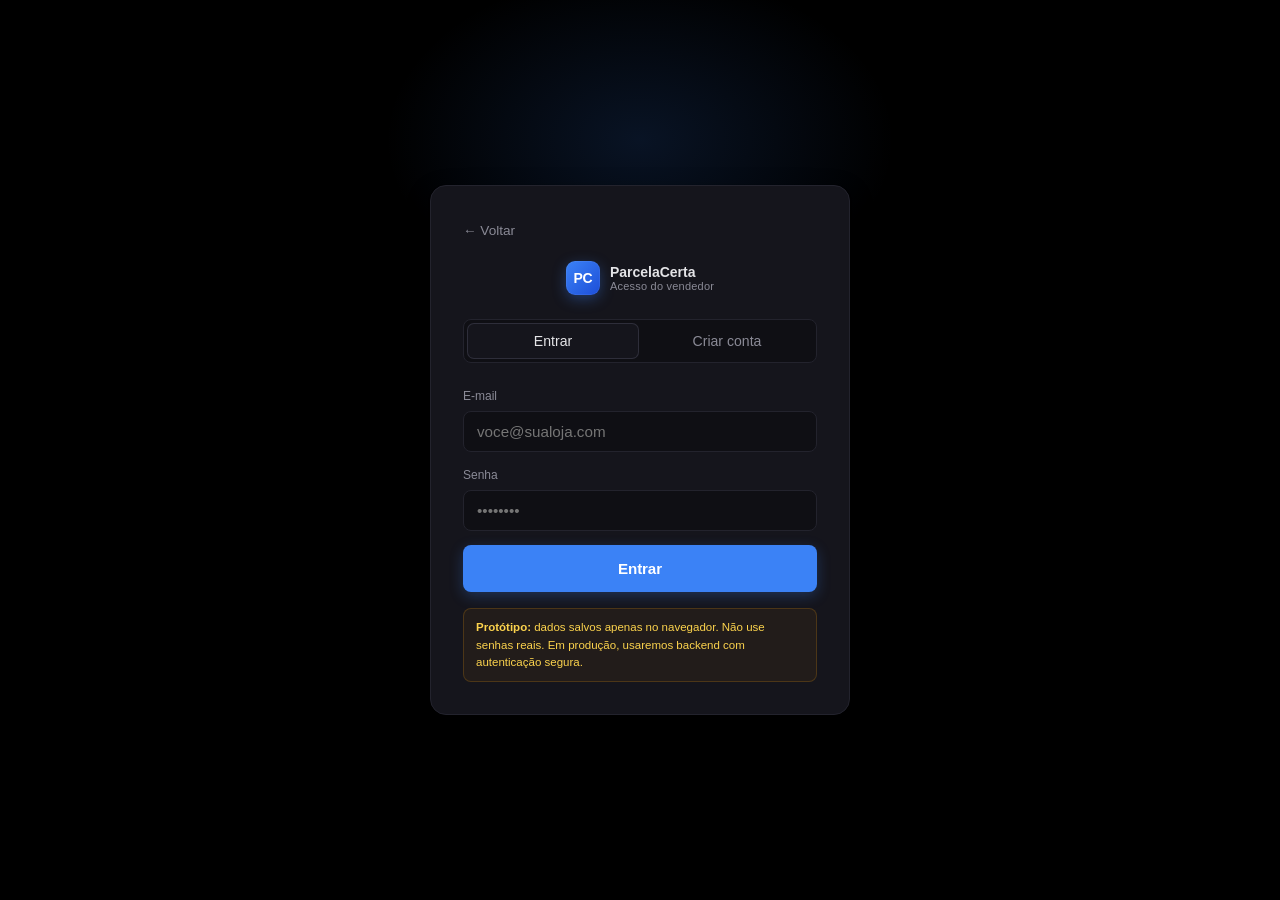
==== app.html @ 02b6079e "Commit inicial - Simulador de Financiamento Restauração do projeto com todos os arquivos funcionais." ====
<!DOCTYPE html>
<html lang="pt-BR">
<head>
  <meta charset="UTF-8">
  <meta name="viewport" content="width=device-width, initial-scale=1.0">
  <meta name="theme-color" content="#0B0B0F">
  <title>Simulador · ParcelaCerta</title>
  <link rel="preconnect" href="https://fonts.googleapis.com">
  <link rel="preconnect" href="https://fonts.gstatic.com" crossorigin>
  <link href="https://fonts.googleapis.com/css2?family=Inter:wght@400;500;600;700;800&display=swap" rel="stylesheet">
  <link rel="stylesheet" href="styles.css">
  <style>
    body { padding-bottom: 48px; }

    .app-main {
      display: grid;
      grid-template-columns: 1.1fr 1fr;
      gap: 20px;
      padding-top: 28px;
    }
    @media (max-width: 900px) {
      .app-main { grid-template-columns: 1fr; }
    }

    .hero-mini { margin-bottom: 16px; }
    .hero-mini h1 {
      font-size: 1.4rem;
      font-weight: 700;
      letter-spacing: -0.02em;
    }
    .hero-mini p {
      color: var(--text-muted);
      font-size: 0.88rem;
      margin-top: 4px;
    }

    /* Form column */
    .form-col .card + .card { margin-top: 12px; }

    /* Lead info */
    .lead-grid { display: grid; grid-template-columns: 1fr 1fr; gap: 14px; }
    @media (max-width: 640px) { .lead-grid { grid-template-columns: 1fr; } }

    /* Result column */
    .result-empty {
      background: var(--card);
      border: 1px dashed var(--border-strong);
      border-radius: var(--radius-lg);
      padding: 60px 24px;
      text-align: center;
      color: var(--text-muted);
      font-size: 0.9rem;
    }
    .result-empty svg { width: 36px; height: 36px; margin-bottom: 12px; opacity: 0.5; }

    .result-card {
      background: linear-gradient(180deg, var(--card), var(--bg));
      border: 1px solid var(--border);
      border-radius: var(--radius-lg);
      padding: 28px;
      position: sticky;
      top: 20px;
    }
    .result-label {
      font-size: 0.7rem;
      color: var(--text-muted);
      text-transform: uppercase;
      letter-spacing: 0.08em;
      font-weight: 600;
    }
    .result-parcela {
      font-size: clamp(2.4rem, 5vw, 3.2rem);
      font-weight: 800;
      letter-spacing: -0.03em;
      color: var(--text);
      font-variant-numeric: tabular-nums;
      margin-top: 4px;
      line-height: 1;
    }
    .result-parcela .slash {
      color: var(--text-muted);
      font-weight: 500;
      font-size: 0.45em;
      margin-left: 6px;
    }
    .result-faixa {
      color: var(--text-muted);
      font-size: 0.85rem;
      margin-top: 8px;
    }
    .result-faixa strong { color: var(--text); font-weight: 500; font-variant-numeric: tabular-nums; }

    .result-detail {
      margin-top: 18px;
      padding-top: 16px;
      border-top: 1px solid var(--border);
      display: grid;
      grid-template-columns: repeat(2, 1fr);
      gap: 12px;
    }
    .detail-item .k {
      font-size: 0.68rem;
      color: var(--text-muted);
      text-transform: uppercase;
      letter-spacing: 0.06em;
      font-weight: 600;
    }
    .detail-item .v {
      font-size: 0.95rem;
      font-weight: 500;
      color: var(--text);
      margin-top: 2px;
      font-variant-numeric: tabular-nums;
    }

    .funnel-title {
      margin-top: 22px;
      font-size: 0.74rem;
      color: var(--text-muted);
      text-transform: uppercase;
      letter-spacing: 0.08em;
      font-weight: 600;
      margin-bottom: 10px;
    }
    .funnel-actions { display: flex; flex-direction: column; gap: 8px; }
    .funnel-actions .btn { justify-content: flex-start; padding: 12px 14px; opacity: 0.85; transition: opacity 0.15s, box-shadow 0.15s, transform 0.05s; }
    .funnel-actions .btn:hover { opacity: 1; }
    .funnel-actions .btn.is-active { opacity: 1; box-shadow: 0 0 0 2px currentColor inset, 0 4px 14px rgba(0,0,0,0.25); }
    .funnel-actions .btn .emoji { font-size: 1.1rem; }

    .share-row {
      display: flex; gap: 8px;
      margin-top: 14px;
      padding-top: 14px;
      border-top: 1px solid var(--border);
    }
    .share-row .btn { flex: 1; }

    .disclaimer {
      margin-top: 14px;
      font-size: 0.72rem;
      color: var(--text-dim);
      line-height: 1.5;
      text-align: center;
    }

    /* History */
    .history-section { margin-top: 40px; }
    .history-list { display: flex; flex-direction: column; gap: 8px; }
    .history-item {
      background: var(--card);
      border: 1px solid var(--border);
      border-radius: var(--radius);
      padding: 14px 16px;
      display: grid;
      grid-template-columns: 1fr auto auto auto;
      gap: 14px;
      align-items: center;
      transition: border-color 0.15s;
    }
    .history-item:hover { border-color: var(--border-strong); }
    .history-actions { display: flex; gap: 4px; }
    .history-actions button {
      width: 30px; height: 30px;
      border-radius: 7px;
      background: transparent;
      border: 1px solid var(--border);
      color: var(--text-muted);
      cursor: pointer;
      display: grid; place-items: center;
      transition: all 0.15s;
    }
    .history-actions button:hover { color: var(--text); border-color: var(--border-strong); }
    .history-actions button.delete:hover { color: var(--danger); border-color: var(--danger); }
    .history-actions svg { width: 14px; height: 14px; }
    @media (max-width: 640px) {
      .history-item { grid-template-columns: 1fr auto; gap: 8px; }
      .history-parcela, .history-status { grid-column: 1; }
    }
    .history-info .lead-name { font-weight: 600; font-size: 0.95rem; }
    .history-info .lead-meta {
      color: var(--text-muted); font-size: 0.8rem;
      margin-top: 2px;
      font-variant-numeric: tabular-nums;
    }
    .history-parcela {
      font-weight: 600;
      font-variant-numeric: tabular-nums;
      font-size: 0.95rem;
      text-align: right;
    }
    @media (max-width: 640px) { .history-parcela { text-align: left; } }

    .history-status {
      padding: 4px 10px;
      border-radius: 999px;
      font-size: 0.72rem;
      font-weight: 600;
      white-space: nowrap;
    }
    .status-quente { background: rgba(16,185,129,0.15); color: var(--success); }
    .status-nurturing { background: rgba(245,158,11,0.15); color: var(--warning); }
    .status-lost { background: rgba(239,68,68,0.15); color: var(--danger); }
    .status-pending { background: rgba(138,138,150,0.15); color: var(--text-muted); }

    .history-empty {
      text-align: center;
      padding: 40px;
      color: var(--text-dim);
      font-size: 0.88rem;
    }

    .history-filter {
      display: flex;
      gap: 6px;
      flex-wrap: wrap;
    }
    .filter-chip {
      padding: 5px 12px;
      border-radius: 999px;
      border: 1px solid var(--border);
      background: var(--input-bg);
      color: var(--text-muted);
      font-size: 0.78rem;
      font-weight: 500;
      cursor: pointer;
      font-family: inherit;
    }
    .filter-chip.active {
      background: var(--accent-soft);
      border-color: rgba(59,130,246,0.4);
      color: #93C5FD;
    }

    /* User menu */
    .user-chip {
      display: flex;
      align-items: center;
      gap: 10px;
      padding: 6px 10px 6px 6px;
      background: var(--bg-elevated);
      border: 1px solid var(--border);
      border-radius: 999px;
    }
    .user-avatar {
      width: 26px; height: 26px;
      border-radius: 50%;
      background: linear-gradient(135deg, var(--accent), #1D4ED8);
      color: #fff;
      display: grid; place-items: center;
      font-size: 0.7rem;
      font-weight: 700;
    }
    .user-chip .user-name {
      font-size: 0.82rem;
      color: var(--text);
      font-weight: 500;
    }
    .user-chip .logout {
      background: none; border: none;
      color: var(--text-muted);
      cursor: pointer;
      padding: 0 4px;
      font-size: 0.78rem;
      font-family: inherit;
    }
    .user-chip .logout:hover { color: var(--danger); }

    @media (max-width: 560px) {
      .user-chip .user-name { display: none; }
    }

    /* Billing banner (trial + pro) */
    .billing-banner {
      display: flex;
      align-items: center;
      justify-content: space-between;
      gap: 16px;
      padding: 14px 18px;
      background: rgba(245,158,11,0.06);
      border: 1px solid rgba(245,158,11,0.25);
      border-radius: var(--radius);
      margin-bottom: 16px;
      font-size: 0.88rem;
      flex-wrap: wrap;
    }
    .billing-banner.limit, .billing-banner.overdue { background: rgba(239,68,68,0.06); border-color: rgba(239,68,68,0.3); }
    .billing-banner.pro { background: rgba(59,130,246,0.05); border-color: rgba(59,130,246,0.25); }
    .billing-banner.pro.cap { background: rgba(245,158,11,0.07); border-color: rgba(245,158,11,0.3); }
    .billing-text strong { color: #FCD34D; font-variant-numeric: tabular-nums; }
    .billing-banner.pro .billing-text strong { color: #93C5FD; }
    .billing-banner.pro.cap .billing-text strong { color: #FCD34D; }
    .billing-banner.limit .billing-text strong { color: #FCA5A5; }
    .billing-meta { font-size: 0.78rem; color: var(--text-muted); margin-top: 3px; }
    .billing-actions { display: flex; gap: 8px; align-items: center; }
    .trial-dots { display: flex; gap: 3px; }
    .trial-dot { width: 18px; height: 6px; border-radius: 3px; background: rgba(255,255,255,0.08); }
    .trial-dot.used { background: #F59E0B; }
    .billing-banner.limit .trial-dot.used { background: #EF4444; }
    @media (max-width: 640px) {
      .billing-banner { flex-direction: column; align-items: flex-start; }
    }

    .btn:disabled { opacity: 0.5; cursor: not-allowed; pointer-events: none; }

    /* Faturas list */
    .fatura-item {
      display: grid;
      grid-template-columns: 1fr auto auto;
      gap: 12px;
      padding: 10px 12px;
      border: 1px solid var(--border);
      border-radius: var(--radius-sm);
      margin-bottom: 6px;
      align-items: center;
      font-size: 0.85rem;
    }
    .fatura-item .valor { font-weight: 600; font-variant-numeric: tabular-nums; }
    .fatura-item .badge {
      padding: 3px 9px; border-radius: 999px; font-size: 0.7rem; font-weight: 600;
      background: rgba(16,185,129,0.15); color: var(--success);
    }
    .fatura-empty { padding: 20px; text-align: center; color: var(--text-dim); font-size: 0.85rem; }
  </style>
</head>
<body>

  <nav class="container nav nav-sticky">
    <a href="app.html" class="brand">
      <div class="brand-logo" id="brandLogo">PC</div>
      <div class="brand-text">
        <div class="name" id="brandName">ParcelaCerta</div>
        <div class="tag">Simulador</div>
      </div>
    </a>
    <div class="nav-actions">
      <div class="user-chip">
        <div class="user-avatar" id="userAvatar">?</div>
        <span class="user-name" id="userLoja"></span>
        <button class="logout" onclick="AUTH.logout()">Sair</button>
      </div>
    </div>
  </nav>

  <main class="container">

    <div class="hero-mini mt-4">
      <h1>Simulação rápida</h1>
      <p>Informe os dados do veículo e cliente para gerar a parcela aproximada.</p>
    </div>

    <div id="billingBanner" class="billing-banner hidden">
      <div>
        <div class="billing-text" id="billingText"></div>
        <div class="billing-meta" id="billingMeta"></div>
      </div>
      <div class="billing-actions" id="billingActions"></div>
    </div>

    <div class="app-main">

      <!-- FORM COLUMN -->
      <div class="form-col">

        <div class="card">
          <div class="card-header"><span class="card-title">Cliente</span></div>
          <div class="lead-grid">
            <div class="form-group">
              <label>Nome do cliente (opcional)</label>
              <input type="text" id="leadNome" placeholder="Ex: João Silva">
            </div>
            <div class="form-group">
              <label>Telefone (opcional)</label>
              <input type="text" id="leadFone" placeholder="(11) 90000-0000">
            </div>
          </div>
        </div>

        <div class="card">
          <div class="card-header"><span class="card-title">Veículo</span></div>
          <div class="form-grid triple">
            <div class="form-group">
              <label>Valor do Veículo (R$)</label>
              <input type="text" id="valorVeiculo" inputmode="decimal" placeholder="Ex: 50.000,00" oninput="formatarMoeda(this)">
            </div>
            <div class="form-group">
              <label>Parcelas</label>
              <select id="parcelas">
                <option value="12">12x</option>
                <option value="24">24x</option>
                <option value="36">36x</option>
                <option value="48" selected>48x</option>
                <option value="60">60x</option>
              </select>
            </div>
            <div class="form-group">
              <label>Modelo (opcional)</label>
              <input type="text" id="modelo" placeholder="Ex: HB20 2020">
            </div>
          </div>
        </div>

        <div class="card">
          <div class="card-header"><span class="card-title">Entrada</span></div>
          <div class="segmented">
            <button id="btn-sem" class="active" onclick="setEntrada('sem')">Sem</button>
            <button id="btn-dinheiro" onclick="setEntrada('dinheiro')">Dinheiro</button>
            <button id="btn-veiculo" onclick="setEntrada('veiculo')">Veículo</button>
            <button id="btn-ambos" onclick="setEntrada('ambos')">Ambos</button>
          </div>

          <div id="fields-dinheiro" class="entrada-fields form-grid">
            <div class="form-group">
              <label>Valor da Entrada (R$)</label>
              <input type="text" id="entradaDinheiro" inputmode="decimal" placeholder="Ex: 10.000,00" oninput="formatarMoeda(this)">
            </div>
          </div>

          <div id="fields-veiculo" class="entrada-fields form-grid">
            <div class="form-group">
              <label>Valor do Veículo (R$)</label>
              <input type="text" id="entradaVeiculo" inputmode="decimal" placeholder="Valor negociado" oninput="formatarMoeda(this)">
            </div>
            <div class="form-group">
              <label>Saldo Devedor (R$)</label>
              <input type="text" id="saldoDevedor" inputmode="decimal" placeholder="0,00" oninput="formatarMoeda(this)">
            </div>
          </div>

          <div id="fields-ambos" class="entrada-fields form-grid">
            <div class="form-group">
              <label>Dinheiro (R$)</label>
              <input type="text" id="entradaDinheiroAmbos" inputmode="decimal" placeholder="Ex: 5.000,00" oninput="formatarMoeda(this)">
            </div>
            <div class="form-group">
              <label>Valor do Veículo (R$)</label>
              <input type="text" id="entradaVeiculoAmbos" inputmode="decimal" placeholder="Valor negociado" oninput="formatarMoeda(this)">
            </div>
            <div class="form-group">
              <label>Saldo Devedor (R$)</label>
              <input type="text" id="saldoDevedorAmbos" inputmode="decimal" placeholder="0,00" oninput="formatarMoeda(this)">
            </div>
          </div>
        </div>

        <button id="btnSimular" class="btn btn-primary btn-block btn-lg mt-3" onclick="simular()">Calcular parcela aproximada</button>
      </div>

      <!-- RESULT COLUMN -->
      <div class="result-col">
        <div id="resultEmpty" class="result-empty">
          <svg viewBox="0 0 24 24" fill="none" stroke="currentColor" stroke-width="1.5" stroke-linecap="round"><circle cx="12" cy="12" r="10"/><path d="M12 8v4l3 2"/></svg>
          <div>Preencha os dados e clique em <strong>calcular</strong> para ver a parcela aproximada.</div>
        </div>

        <div id="resultCard" class="result-card hidden">
          <div class="result-label">Parcela aproximada</div>
          <div class="result-parcela"><span id="resParcela">—</span><span class="slash" id="resSlash"></span></div>
          <div class="result-faixa">Faixa estimada: <strong id="resFaixa">—</strong></div>

          <div class="result-detail">
            <div class="detail-item"><div class="k">Veículo</div><div class="v" id="resVeiculo">—</div></div>
            <div class="detail-item"><div class="k">Entrada</div><div class="v" id="resEntrada">—</div></div>
            <div class="detail-item"><div class="k">Financiado</div><div class="v" id="resFinanciado">—</div></div>
            <div class="detail-item"><div class="k">Prazo</div><div class="v" id="resPrazo">—</div></div>
          </div>

          <div class="funnel-title">Resposta do cliente</div>
          <div class="funnel-actions">
            <button class="btn btn-success" data-status="quente" onclick="registrarStatus('quente')">
              <span class="emoji">✅</span> Cliente topou — avançar no funil
            </button>
            <button class="btn btn-warning" data-status="nurturing" onclick="registrarStatus('nurturing')">
              <span class="emoji">⏸️</span> Não é o momento — nurturing
            </button>
            <button class="btn btn-danger" data-status="lost" onclick="registrarStatus('lost')">
              <span class="emoji">❌</span> Não topou — marcar como lost
            </button>
          </div>

          <div class="share-row">
            <button class="btn btn-secondary" onclick="compartilharWhatsApp()">WhatsApp</button>
            <button class="btn btn-secondary" onclick="copiarTexto()">Copiar</button>
          </div>

          <div class="disclaimer">
            Valor ilustrativo baseado em estimativa de mercado. Não constitui oferta. Condições reais dependem de análise de crédito.
          </div>
        </div>
      </div>
    </div>

    <!-- HISTORY -->
    <section class="history-section">
      <div class="card">
        <div class="card-header">
          <span class="card-title">Histórico de simulações</span>
          <button class="card-link" onclick="limparHistorico()">Limpar histórico</button>
        </div>
        <div class="history-filter mb-3" id="historyFilter">
          <button class="filter-chip active" data-filter="all">Todas</button>
          <button class="filter-chip" data-filter="pending">Sem resposta</button>
          <button class="filter-chip" data-filter="quente">Quentes</button>
          <button class="filter-chip" data-filter="nurturing">Nurturing</button>
          <button class="filter-chip" data-filter="lost">Lost</button>
        </div>
        <div id="historyList" class="history-list"></div>
      </div>
    </section>

  </main>

  <!-- Modal upgrade pro -->
  <div class="modal-overlay" id="upgradeModal" onclick="if(event.target.id==='upgradeModal')fecharModal('upgradeModal')">
    <div class="modal">
      <h3>Fazer upgrade para Pro</h3>
      <p class="subtitle">R$ 1,00 por simulação. Cobrança apenas sobre o que usar, ao final do ciclo de 30 dias.</p>

      <div style="background: var(--input-bg); border: 1px solid var(--border); border-radius: var(--radius-sm); padding: 14px; margin-bottom: 18px;">
        <div style="font-size: 0.78rem; color: var(--text-muted); margin-bottom: 8px;">Como funciona</div>
        <ul style="list-style: none; font-size: 0.85rem; line-height: 1.8; color: var(--text);">
          <li>• Cada simulação adiciona R$ 1,00 ao saldo do ciclo</li>
          <li>• A cada 30 dias, o saldo é cobrado no cartão cadastrado</li>
          <li>• Aviso quando o saldo cruza o limite configurado</li>
          <li>• Sem mínimo mensal, sem taxa de adesão</li>
        </ul>
      </div>

      <div class="form-group">
        <label>Nome impresso no cartão</label>
        <input type="text" id="upNome" placeholder="NOME COMO NO CARTÃO">
      </div>
      <div class="form-group mt-3">
        <label>Número do cartão</label>
        <input type="text" id="upNumero" inputmode="numeric" maxlength="19" placeholder="0000 0000 0000 0000" oninput="formatarCartao(this)">
      </div>
      <div class="form-grid mt-3">
        <div class="form-group">
          <label>Validade (MM/AA)</label>
          <input type="text" id="upValidade" inputmode="numeric" maxlength="5" placeholder="12/28" oninput="formatarValidade(this)">
        </div>
        <div class="form-group">
          <label>CVV</label>
          <input type="text" id="upCVV" inputmode="numeric" maxlength="4" placeholder="000">
        </div>
      </div>

      <div class="form-group mt-3">
        <label>Limite de aviso (R$)</label>
        <input type="number" id="upSoftCap" min="0" step="10" value="300">
        <div style="font-size: 0.72rem; color: var(--text-muted); margin-top: 4px;">Avisamos quando o saldo do ciclo ultrapassar este valor.</div>
      </div>

      <div style="background: rgba(245,158,11,0.06); border: 1px solid rgba(245,158,11,0.25); border-radius: var(--radius-sm); padding: 10px 12px; margin-top: 14px; font-size: 0.72rem; color: #FCD34D; line-height: 1.5;">
        <strong>Protótipo:</strong> os dados do cartão não são enviados a nenhum servidor. Em produção serão processados via gateway (Asaas/Pagar.me/Stripe) com tokenização PCI-compliant.
      </div>

      <div class="modal-actions">
        <button class="btn btn-secondary" onclick="fecharModal('upgradeModal')">Cancelar</button>
        <button class="btn btn-primary" onclick="confirmarUpgrade()">Ativar Pro</button>
      </div>
    </div>
  </div>

  <!-- Modal gerenciar plano -->
  <div class="modal-overlay" id="planoModal" onclick="if(event.target.id==='planoModal')fecharModal('planoModal')">
    <div class="modal">
      <h3>Plano Pro</h3>
      <p class="subtitle" id="planoSubtitle">Gerencie seu plano, cartão e histórico de cobranças.</p>

      <div style="background: var(--input-bg); border: 1px solid var(--border); border-radius: var(--radius-sm); padding: 14px; margin-bottom: 14px;">
        <div style="display: flex; justify-content: space-between; align-items: baseline;">
          <span style="font-size: 0.78rem; color: var(--text-muted);">Saldo do ciclo atual</span>
          <span style="font-size: 1.3rem; font-weight: 700; font-variant-numeric: tabular-nums;" id="planoSaldo">R$ 0,00</span>
        </div>
        <div style="display: flex; justify-content: space-between; margin-top: 8px; font-size: 0.8rem; color: var(--text-muted);">
          <span>Próxima cobrança</span>
          <span id="planoProxima">—</span>
        </div>
        <div style="display: flex; justify-content: space-between; margin-top: 6px; font-size: 0.8rem; color: var(--text-muted);">
          <span>Cartão</span>
          <span id="planoCartao">—</span>
        </div>
      </div>

      <div class="form-group">
        <label>Limite de aviso (R$)</label>
        <input type="number" id="planoSoftCap" min="0" step="10">
        <div style="font-size: 0.72rem; color: var(--text-muted); margin-top: 4px;">Avisamos quando o saldo do ciclo ultrapassar este valor.</div>
      </div>

      <div class="card-header mt-4" style="margin-bottom: 8px;">
        <span class="card-title">Faturas</span>
      </div>
      <div id="faturasList"></div>

      <div class="modal-actions" style="margin-top: 18px;">
        <button class="btn btn-danger" onclick="cobrarAgora()" style="margin-right: auto;">Cobrar agora (teste)</button>
        <button class="btn btn-secondary" onclick="fecharModal('planoModal')">Fechar</button>
        <button class="btn btn-primary" onclick="salvarSoftCap()">Salvar</button>
      </div>
    </div>
  </div>

  <!-- Modal edição -->
  <div class="modal-overlay" id="editModal" onclick="if(event.target.id==='editModal')fecharEdicao()">
    <div class="modal">
      <h3>Editar simulação</h3>
      <p class="subtitle">Altere os dados do cliente, do veículo ou o status do lead.</p>

      <div class="form-grid">
        <div class="form-group">
          <label>Nome do cliente</label>
          <input type="text" id="editNome" placeholder="Nome">
        </div>
        <div class="form-group">
          <label>Telefone</label>
          <input type="text" id="editFone" placeholder="(11) 90000-0000">
        </div>
      </div>

      <div class="form-group mt-3">
        <label>Modelo do veículo</label>
        <input type="text" id="editModelo" placeholder="Ex: HB20 2020">
      </div>

      <div class="form-grid triple mt-3">
        <div class="form-group">
          <label>Valor (R$)</label>
          <input type="text" id="editValor" inputmode="decimal" oninput="formatarMoeda(this)">
        </div>
        <div class="form-group">
          <label>Entrada (R$)</label>
          <input type="text" id="editEntrada" inputmode="decimal" oninput="formatarMoeda(this)">
        </div>
        <div class="form-group">
          <label>Parcelas</label>
          <select id="editParcelas">
            <option value="12">12x</option>
            <option value="24">24x</option>
            <option value="36">36x</option>
            <option value="48">48x</option>
            <option value="60">60x</option>
          </select>
        </div>
      </div>

      <div class="form-group mt-3">
        <label>Status do lead</label>
        <select id="editStatus">
          <option value="pending">Sem resposta</option>
          <option value="quente">Quente — avançar no funil</option>
          <option value="nurturing">Nurturing — não é o momento</option>
          <option value="lost">Lost — não topou</option>
        </select>
      </div>

      <div class="modal-actions">
        <button class="btn btn-danger" onclick="excluirDoModal()" style="margin-right:auto">Excluir</button>
        <button class="btn btn-secondary" onclick="fecharEdicao()">Cancelar</button>
        <button class="btn btn-primary" onclick="salvarEdicao()">Salvar</button>
      </div>
    </div>
  </div>

  <div class="toast" id="toast"></div>

  <script src="config.js"></script>
  <script src="auth.js"></script>
  <script>
    // ============ Init / auth guard ============
    const session = AUTH.require();
    if (!session) throw new Error('no session');

    document.getElementById('userLoja').textContent = session.lojaNome;
    document.getElementById('userAvatar').textContent = session.lojaIniciais;

    // ============ State ============
    let entradaTipo = 'sem';
    let ultimaSimulacao = null; // { id, ... }
    let filtroHistorico = 'all';

    // ============ Format ============
    function formatarMoeda(input) {
      let v = input.value.replace(/\D/g, '');
      if (!v) { input.value = ''; return; }
      v = (parseInt(v) / 100).toFixed(2);
      v = v.replace('.', ',');
      v = v.replace(/\B(?=(\d{3})+(?!\d))/g, '.');
      input.value = v;
    }
    function parseMoeda(str) {
      if (!str) return 0;
      return parseFloat(str.replace(/\./g, '').replace(',', '.')) || 0;
    }
    function formatBRL(v) { return v.toLocaleString('pt-BR', { style: 'currency', currency: 'BRL' }); }

    // ============ Entrada ============
    function setEntrada(tipo) {
      entradaTipo = tipo;
      document.querySelectorAll('.segmented button').forEach(b => b.classList.remove('active'));
      document.getElementById(`btn-${tipo}`).classList.add('active');
      document.querySelectorAll('.entrada-fields').forEach(f => f.classList.remove('visible'));
      if (tipo === 'dinheiro') document.getElementById('fields-dinheiro').classList.add('visible');
      else if (tipo === 'veiculo') document.getElementById('fields-veiculo').classList.add('visible');
      else if (tipo === 'ambos') document.getElementById('fields-ambos').classList.add('visible');
    }

    function calcularEntrada() {
      if (entradaTipo === 'dinheiro') return parseMoeda(document.getElementById('entradaDinheiro').value);
      if (entradaTipo === 'veiculo') {
        return Math.max(0, parseMoeda(document.getElementById('entradaVeiculo').value) - parseMoeda(document.getElementById('saldoDevedor').value));
      }
      if (entradaTipo === 'ambos') {
        const d = parseMoeda(document.getElementById('entradaDinheiroAmbos').value);
        const v = parseMoeda(document.getElementById('entradaVeiculoAmbos').value);
        const s = parseMoeda(document.getElementById('saldoDevedorAmbos').value);
        return d + Math.max(0, v - s);
      }
      return 0;
    }

    // ============ Calc ============
    function calcularParcela(pv, taxa, n) {
      const r = taxa / 100;
      if (r === 0) return pv / n;
      return pv * (r * Math.pow(1 + r, n)) / (Math.pow(1 + r, n) - 1);
    }

    function trialBloqueado() {
      const user = AUTH.getUser(session.userId);
      if (!user || user.plano !== 'trial') return false;
      return (user.simulacoesUsadas || 0) >= APP_CONFIG.trialLimit;
    }

    function renderTrialBanner() {
      const user = AUTH.getUser(session.userId);
      const banner = document.getElementById('trialBanner');
      const text = document.getElementById('trialBannerText');
      const dots = document.getElementById('trialDots');
      const btn = document.getElementById('btnSimular');

      if (!user || user.plano !== 'trial') {
        banner.classList.add('hidden');
        btn.disabled = false;
        return;
      }

      const limite = APP_CONFIG.trialLimit;
      const usado = Math.min(user.simulacoesUsadas || 0, limite);
      const restante = limite - usado;
      banner.classList.remove('hidden');

      if (restante <= 0) {
        banner.classList.add('limit');
        text.innerHTML = `<strong>Limite do trial atingido.</strong> Você usou ${limite} de ${limite} simulações. Faça upgrade para continuar.`;
        btn.disabled = true;
        btn.textContent = 'Limite atingido — faça upgrade';
      } else {
        banner.classList.remove('limit');
        text.innerHTML = `Plano trial: <strong>${restante}</strong> de ${limite} simulações restantes.`;
        btn.disabled = false;
        btn.textContent = 'Calcular parcela aproximada';
      }

      dots.innerHTML = Array.from({ length: limite }, (_, i) =>
        `<span class="trial-dot ${i < usado ? 'used' : ''}"></span>`
      ).join('');
    }

    function simular() {
      if (trialBloqueado()) {
        showToast('Limite de simulações do trial atingido');
        return;
      }
      const valorVeiculo = parseMoeda(document.getElementById('valorVeiculo').value);
      if (valorVeiculo <= 0) return showToast('Informe o valor do veículo');

      const nParcelas = parseInt(document.getElementById('parcelas').value);
      const entrada = calcularEntrada();
      if (entrada >= valorVeiculo) return showToast('Entrada maior ou igual ao valor do veículo');

      const financiado = valorVeiculo - entrada;
      const taxa = APP_CONFIG.taxaMediaMensal;
      const parcela = calcularParcela(financiado, taxa, nParcelas);
      const spread = APP_CONFIG.spreadFaixa;
      const parcelaMin = parcela * (1 - spread);
      const parcelaMax = parcela * (1 + spread);

      const sim = {
        id: 's_' + Date.now(),
        data: new Date().toISOString(),
        leadNome: document.getElementById('leadNome').value.trim(),
        leadFone: document.getElementById('leadFone').value.trim(),
        modelo: document.getElementById('modelo').value.trim(),
        valorVeiculo, entrada, financiado, nParcelas, parcela, parcelaMin, parcelaMax,
        status: 'pending',
      };

      ultimaSimulacao = sim;
      salvarHistorico(sim);
      AUTH.incrementSimulacoes(session.userId);
      renderResultado(sim);
      atualizarFunnelUI();
      renderHistorico();
      renderTrialBanner();
      showToast('Simulação gerada');
    }

    function renderResultado(sim) {
      document.getElementById('resultEmpty').classList.add('hidden');
      document.getElementById('resultCard').classList.remove('hidden');
      document.getElementById('resParcela').textContent = formatBRL(sim.parcela);
      document.getElementById('resSlash').textContent = `/mês em ${sim.nParcelas}x`;
      document.getElementById('resFaixa').textContent = `${formatBRL(sim.parcelaMin)} – ${formatBRL(sim.parcelaMax)}`;
      document.getElementById('resVeiculo').textContent = formatBRL(sim.valorVeiculo);
      document.getElementById('resEntrada').textContent = formatBRL(sim.entrada);
      document.getElementById('resFinanciado').textContent = formatBRL(sim.financiado);
      document.getElementById('resPrazo').textContent = `${sim.nParcelas}x`;
    }

    // ============ Histórico ============
    function keyHist() { return 'pc_hist_' + session.userId; }

    function getHistorico() {
      try { return JSON.parse(localStorage.getItem(keyHist())) || []; } catch { return []; }
    }
    function setHistorico(h) { localStorage.setItem(keyHist(), JSON.stringify(h)); }

    function salvarHistorico(sim) {
      const h = getHistorico();
      h.unshift(sim);
      setHistorico(h.slice(0, 100));
    }

    function atualizarStatus(id, status) {
      const h = getHistorico();
      const item = h.find(s => s.id === id);
      if (item) { item.status = status; setHistorico(h); }
    }

    function registrarStatus(status) {
      if (!ultimaSimulacao) return;
      const novoStatus = ultimaSimulacao.status === status ? 'pending' : status;
      ultimaSimulacao.status = novoStatus;
      atualizarStatus(ultimaSimulacao.id, novoStatus);
      const msgs = {
        pending: 'Seleção removida',
        quente: 'Lead marcado como quente',
        nurturing: 'Lead em nurturing',
        lost: 'Lead marcado como lost'
      };
      showToast(msgs[novoStatus]);
      atualizarFunnelUI();
      renderHistorico();
    }

    function atualizarFunnelUI() {
      const status = ultimaSimulacao?.status || 'pending';
      document.querySelectorAll('.funnel-actions .btn').forEach(b => {
        b.classList.toggle('is-active', b.dataset.status === status);
      });
    }

    function renderHistorico() {
      const list = document.getElementById('historyList');
      const h = getHistorico().filter(s => filtroHistorico === 'all' || s.status === filtroHistorico);

      if (h.length === 0) {
        list.innerHTML = '<div class="history-empty">Nenhuma simulação neste filtro.</div>';
        return;
      }

      const statusLabel = { pending: 'Sem resposta', quente: 'Quente', nurturing: 'Nurturing', lost: 'Lost' };
      const statusClass = { pending: 'status-pending', quente: 'status-quente', nurturing: 'status-nurturing', lost: 'status-lost' };

      list.innerHTML = h.map(s => {
        const nome = s.leadNome || 'Cliente sem nome';
        const dt = new Date(s.data).toLocaleString('pt-BR', { day: '2-digit', month: '2-digit', hour: '2-digit', minute: '2-digit' });
        const modeloTxt = s.modelo ? ` · ${s.modelo}` : '';
        return `
          <div class="history-item">
            <div class="history-info">
              <div class="lead-name">${escapeHtml(nome)}</div>
              <div class="lead-meta">${dt} · ${formatBRL(s.valorVeiculo)}${escapeHtml(modeloTxt)}</div>
            </div>
            <div class="history-parcela">${formatBRL(s.parcela)} <span style="color:var(--text-muted);font-weight:400">/${s.nParcelas}x</span></div>
            <span class="history-status ${statusClass[s.status]}">${statusLabel[s.status]}</span>
            <div class="history-actions">
              <button title="Editar" onclick="abrirEdicao('${s.id}')">
                <svg viewBox="0 0 24 24" fill="none" stroke="currentColor" stroke-width="2" stroke-linecap="round" stroke-linejoin="round"><path d="M11 4H4a2 2 0 0 0-2 2v14a2 2 0 0 0 2 2h14a2 2 0 0 0 2-2v-7"/><path d="M18.5 2.5a2.121 2.121 0 0 1 3 3L12 15l-4 1 1-4 9.5-9.5z"/></svg>
              </button>
              <button class="delete" title="Excluir" onclick="excluirItem('${s.id}')">
                <svg viewBox="0 0 24 24" fill="none" stroke="currentColor" stroke-width="2" stroke-linecap="round" stroke-linejoin="round"><polyline points="3 6 5 6 21 6"/><path d="M19 6l-1 14a2 2 0 0 1-2 2H8a2 2 0 0 1-2-2L5 6"/><path d="M10 11v6M14 11v6"/><path d="M9 6V4a2 2 0 0 1 2-2h2a2 2 0 0 1 2 2v2"/></svg>
              </button>
            </div>
          </div>
        `;
      }).join('');
    }

    function escapeHtml(s) { return String(s).replace(/[&<>"']/g, c => ({'&':'&amp;','<':'&lt;','>':'&gt;','"':'&quot;',"'":'&#39;'}[c])); }

    let editandoId = null;

    function formatarValorNoInput(input, valor) {
      if (!valor || valor <= 0) { input.value = ''; return; }
      input.value = valor.toFixed(2).replace('.', ',').replace(/\B(?=(\d{3})+(?!\d))/g, '.');
    }

    function abrirEdicao(id) {
      const sim = getHistorico().find(s => s.id === id);
      if (!sim) return;
      editandoId = id;
      document.getElementById('editNome').value = sim.leadNome || '';
      document.getElementById('editFone').value = sim.leadFone || '';
      document.getElementById('editModelo').value = sim.modelo || '';
      formatarValorNoInput(document.getElementById('editValor'), sim.valorVeiculo);
      formatarValorNoInput(document.getElementById('editEntrada'), sim.entrada);
      document.getElementById('editParcelas').value = sim.nParcelas;
      document.getElementById('editStatus').value = sim.status;
      document.getElementById('editModal').classList.add('open');
    }

    function fecharEdicao() {
      document.getElementById('editModal').classList.remove('open');
      editandoId = null;
    }

    function salvarEdicao() {
      if (!editandoId) return;
      const h = getHistorico();
      const sim = h.find(s => s.id === editandoId);
      if (!sim) return;

      const valorVeiculo = parseMoeda(document.getElementById('editValor').value);
      const entrada = parseMoeda(document.getElementById('editEntrada').value);
      if (valorVeiculo <= 0) return showToast('Informe o valor do veículo');
      if (entrada >= valorVeiculo) return showToast('Entrada maior ou igual ao veículo');

      const nParcelas = parseInt(document.getElementById('editParcelas').value);
      const financiado = valorVeiculo - entrada;
      const taxa = APP_CONFIG.taxaMediaMensal;
      const parcela = calcularParcela(financiado, taxa, nParcelas);
      const spread = APP_CONFIG.spreadFaixa;

      sim.leadNome = document.getElementById('editNome').value.trim();
      sim.leadFone = document.getElementById('editFone').value.trim();
      sim.modelo = document.getElementById('editModelo').value.trim();
      sim.valorVeiculo = valorVeiculo;
      sim.entrada = entrada;
      sim.financiado = financiado;
      sim.nParcelas = nParcelas;
      sim.parcela = parcela;
      sim.parcelaMin = parcela * (1 - spread);
      sim.parcelaMax = parcela * (1 + spread);
      sim.status = document.getElementById('editStatus').value;

      setHistorico(h);

      if (ultimaSimulacao && ultimaSimulacao.id === editandoId) {
        ultimaSimulacao = sim;
        renderResultado(sim);
        atualizarFunnelUI();
      }

      fecharEdicao();
      renderHistorico();
      showToast('Simulação atualizada');
    }

    function excluirDoModal() {
      if (!editandoId) return;
      const id = editandoId;
      fecharEdicao();
      excluirItem(id);
    }

    function excluirItem(id) {
      if (!confirm('Excluir esta simulação do histórico?')) return;
      const h = getHistorico().filter(s => s.id !== id);
      setHistorico(h);
      if (ultimaSimulacao && ultimaSimulacao.id === id) {
        ultimaSimulacao = null;
        document.getElementById('resultCard').classList.add('hidden');
        document.getElementById('resultEmpty').classList.remove('hidden');
      }
      renderHistorico();
      showToast('Simulação excluída');
    }

    function limparHistorico() {
      if (!confirm('Apagar todo o histórico de simulações?')) return;
      setHistorico([]);
      renderHistorico();
      showToast('Histórico limpo');
    }

    document.getElementById('historyFilter').addEventListener('click', e => {
      if (!e.target.classList.contains('filter-chip')) return;
      filtroHistorico = e.target.dataset.filter;
      document.querySelectorAll('.filter-chip').forEach(c => c.classList.toggle('active', c === e.target));
      renderHistorico();
    });

    // ============ Share ============
    function textoResultado() {
      if (!ultimaSimulacao) return '';
      const s = ultimaSimulacao;
      const nome = s.leadNome ? `Olá ${s.leadNome}, ` : '';
      let txt = `${nome}segue a estimativa aproximada:\n\n`;
      if (s.modelo) txt += `🚗 *${s.modelo}*\n`;
      txt += `Valor do veículo: ${formatBRL(s.valorVeiculo)}\n`;
      if (s.entrada > 0) txt += `Entrada: ${formatBRL(s.entrada)}\n`;
      txt += `Financiado: ${formatBRL(s.financiado)}\n`;
      txt += `\n*Parcela aproximada: ${formatBRL(s.parcela)} em ${s.nParcelas}x*\n`;
      txt += `(faixa estimada: ${formatBRL(s.parcelaMin)} a ${formatBRL(s.parcelaMax)})\n\n`;
      txt += `_Valor ilustrativo. Proposta real depende de análise de crédito._`;
      return txt;
    }

    function compartilharWhatsApp() {
      const txt = textoResultado();
      if (!txt) return;
      const fone = ultimaSimulacao.leadFone.replace(/\D/g, '');
      const base = fone ? `https://wa.me/55${fone}` : 'https://wa.me/';
      window.open(`${base}?text=${encodeURIComponent(txt)}`, '_blank');
    }

    function copiarTexto() {
      const txt = textoResultado();
      if (!txt) return;
      navigator.clipboard.writeText(txt).then(() => showToast('Copiado'));
    }

    // ============ Toast ============
    let toastTimer;
    function showToast(msg) {
      const t = document.getElementById('toast');
      t.textContent = msg;
      t.classList.add('show');
      clearTimeout(toastTimer);
      toastTimer = setTimeout(() => t.classList.remove('show'), 1800);
    }

    // ============ Keyboard ============
    document.addEventListener('keydown', e => {
      if (e.key === 'Escape') fecharEdicao();
      if (e.key === 'Enter' && e.target.tagName === 'INPUT' && e.target.type !== 'submit' && !document.getElementById('editModal').classList.contains('open')) {
        simular();
      }
    });

    // ============ First render ============
    renderTrialBanner();
    renderHistorico();
  </script>
</body>
</html>
---- styles.css ----
/* ============ Design System ============ */
*, *::before, *::after { margin: 0; padding: 0; box-sizing: border-box; }

:root {
  --bg: #0B0B0F;
  --bg-elevated: #13131A;
  --card: #15151C;
  --card-hover: #1A1A22;
  --border: #23232D;
  --border-strong: #2E2E3A;
  --input-bg: #0F0F14;
  --text: #E4E4E7;
  --text-muted: #8A8A96;
  --text-dim: #5A5A66;
  --accent: #3B82F6;
  --accent-hover: #2563EB;
  --accent-soft: rgba(59,130,246,0.12);
  --success: #10B981;
  --warning: #F59E0B;
  --danger: #EF4444;
  --radius: 12px;
  --radius-sm: 8px;
  --radius-lg: 16px;
  --shadow: 0 1px 2px rgba(0,0,0,0.3), 0 8px 24px rgba(0,0,0,0.25);
}

html, body { height: 100%; }

body {
  font-family: 'Inter', -apple-system, system-ui, sans-serif;
  background: var(--bg);
  color: var(--text);
  min-height: 100vh;
  font-feature-settings: "cv11", "ss01";
  -webkit-font-smoothing: antialiased;
  line-height: 1.5;
}

a { color: inherit; text-decoration: none; }

.container { max-width: 1160px; margin: 0 auto; padding: 0 24px; }
.container-narrow { max-width: 920px; margin: 0 auto; padding: 0 20px; }

/* ============ Navbar ============ */
.nav {
  display: flex;
  align-items: center;
  justify-content: space-between;
  padding: 20px 0;
  border-bottom: 1px solid transparent;
}
.nav-sticky {
  position: sticky; top: 0;
  background: rgba(11,11,15,0.8);
  backdrop-filter: blur(12px);
  z-index: 40;
  border-bottom: 1px solid var(--border);
}

.brand {
  display: flex;
  align-items: center;
  gap: 10px;
}

.brand-logo {
  width: 34px; height: 34px;
  border-radius: 9px;
  background: linear-gradient(135deg, var(--accent), #1D4ED8);
  display: grid; place-items: center;
  color: #fff; font-weight: 700; font-size: 14px;
  letter-spacing: -0.02em;
  box-shadow: 0 0 0 1px rgba(255,255,255,0.06) inset, 0 4px 14px rgba(59,130,246,0.35);
}

.brand-text { line-height: 1.15; }
.brand-text .name { font-size: 14px; font-weight: 600; color: var(--text); }
.brand-text .tag { font-size: 11px; color: var(--text-muted); letter-spacing: 0.02em; }

.nav-links { display: flex; align-items: center; gap: 28px; }
.nav-links a {
  color: var(--text-muted);
  font-size: 0.88rem;
  font-weight: 500;
  transition: color 0.15s;
}
.nav-links a:hover { color: var(--text); }

.nav-actions { display: flex; gap: 10px; align-items: center; }

@media (max-width: 640px) {
  .nav-links { display: none; }
}

/* ============ Buttons ============ */
.btn {
  display: inline-flex;
  align-items: center;
  justify-content: center;
  gap: 8px;
  padding: 10px 18px;
  border-radius: var(--radius-sm);
  font-size: 0.9rem;
  font-weight: 600;
  cursor: pointer;
  border: 1px solid transparent;
  transition: all 0.15s;
  font-family: inherit;
  letter-spacing: -0.01em;
  white-space: nowrap;
}

.btn-primary {
  background: var(--accent); color: #fff;
  box-shadow: 0 4px 14px rgba(59,130,246,0.28);
}
.btn-primary:hover { background: var(--accent-hover); }
.btn-primary:active { transform: translateY(1px); }

.btn-secondary {
  background: var(--bg-elevated); color: var(--text);
  border-color: var(--border);
}
.btn-secondary:hover { border-color: var(--border-strong); background: var(--card-hover); }

.btn-ghost { background: transparent; color: var(--text-muted); }
.btn-ghost:hover { color: var(--text); }

.btn-lg { padding: 14px 28px; font-size: 0.95rem; }
.btn-block { width: 100%; }

.btn-success {
  background: var(--success); color: #04120c;
}
.btn-success:hover { filter: brightness(1.08); }

.btn-danger {
  background: rgba(239,68,68,0.1); color: #FCA5A5;
  border-color: rgba(239,68,68,0.3);
}
.btn-danger:hover { background: rgba(239,68,68,0.15); }

.btn-warning {
  background: rgba(245,158,11,0.1); color: #FCD34D;
  border-color: rgba(245,158,11,0.3);
}
.btn-warning:hover { background: rgba(245,158,11,0.18); }

/* ============ Cards ============ */
.card {
  background: var(--card);
  border: 1px solid var(--border);
  border-radius: var(--radius);
  padding: 22px;
}

.card-header {
  display: flex;
  align-items: center;
  justify-content: space-between;
  margin-bottom: 16px;
}

.card-title {
  font-size: 0.72rem;
  color: var(--text-muted);
  text-transform: uppercase;
  letter-spacing: 0.08em;
  font-weight: 600;
}

.card-link {
  font-size: 0.78rem;
  color: var(--accent);
  background: none; border: none;
  cursor: pointer;
  font-weight: 500;
  font-family: inherit;
}
.card-link:hover { color: var(--accent-hover); }

/* ============ Forms ============ */
.form-grid {
  display: grid;
  grid-template-columns: 1fr 1fr;
  gap: 14px;
}
.form-grid.triple { grid-template-columns: 2fr 1fr 1fr; }

@media (max-width: 640px) {
  .form-grid, .form-grid.triple { grid-template-columns: 1fr; }
}

.form-group { display: flex; flex-direction: column; gap: 6px; }

.form-group label {
  font-size: 0.75rem;
  color: var(--text-muted);
  font-weight: 500;
}

.form-group input, .form-group select {
  background: var(--input-bg);
  border: 1px solid var(--border);
  border-radius: var(--radius-sm);
  padding: 11px 13px;
  color: var(--text);
  font-size: 0.95rem;
  font-family: inherit;
  outline: none;
  transition: border-color 0.15s, box-shadow 0.15s;
}

.form-group input:focus, .form-group select:focus {
  border-color: var(--accent);
  box-shadow: 0 0 0 3px rgba(59,130,246,0.15);
}

.form-group select {
  -webkit-appearance: none; appearance: none;
  background-image: url("data:image/svg+xml;utf8,<svg xmlns='http://www.w3.org/2000/svg' width='12' height='12' viewBox='0 0 24 24' fill='none' stroke='%238A8A96' stroke-width='2'><polyline points='6 9 12 15 18 9'/></svg>");
  background-repeat: no-repeat;
  background-position: right 12px center;
  padding-right: 36px;
}

.input-error { border-color: var(--danger) !important; }

/* Segmented */
.segmented {
  display: grid;
  grid-template-columns: repeat(4, 1fr);
  gap: 4px;
  padding: 4px;
  background: var(--input-bg);
  border: 1px solid var(--border);
  border-radius: var(--radius-sm);
  margin-bottom: 14px;
}

.segmented button {
  padding: 8px;
  border: none;
  background: transparent;
  color: var(--text-muted);
  font-size: 0.78rem;
  font-weight: 500;
  cursor: pointer;
  border-radius: 6px;
  transition: all 0.15s;
  font-family: inherit;
}

.segmented button.active {
  background: var(--card);
  color: var(--text);
  box-shadow: 0 1px 2px rgba(0,0,0,0.3), 0 0 0 1px var(--border-strong);
}

.entrada-fields { display: none; }
.entrada-fields.visible { display: grid; }

/* ============ Toast ============ */
.toast {
  position: fixed;
  bottom: 24px; left: 50%;
  transform: translateX(-50%) translateY(20px);
  background: var(--text);
  color: var(--bg);
  padding: 10px 18px;
  border-radius: 999px;
  font-size: 0.82rem;
  font-weight: 500;
  opacity: 0;
  transition: all 0.25s;
  pointer-events: none;
  z-index: 200;
}
.toast.show { opacity: 1; transform: translateX(-50%) translateY(0); }

/* ============ Modal ============ */
.modal-overlay {
  position: fixed; inset: 0;
  background: rgba(0,0,0,0.7);
  backdrop-filter: blur(4px);
  display: none;
  align-items: center; justify-content: center;
  padding: 20px; z-index: 100;
}
.modal-overlay.open { display: flex; }

.modal {
  background: var(--bg-elevated);
  border: 1px solid var(--border);
  border-radius: var(--radius);
  width: 100%; max-width: 520px;
  max-height: 85vh;
  overflow-y: auto;
  padding: 24px;
}

.modal h3 { font-size: 1.05rem; font-weight: 600; margin-bottom: 4px; }
.modal .subtitle { font-size: 0.85rem; color: var(--text-muted); margin-bottom: 18px; }

.modal-actions {
  display: flex;
  gap: 8px;
  margin-top: 20px;
  justify-content: flex-end;
}

/* ============ Helpers ============ */
.hidden { display: none !important; }
.text-center { text-align: center; }
.text-muted { color: var(--text-muted); }
.text-dim { color: var(--text-dim); }
.text-success { color: var(--success); }
.text-warning { color: var(--warning); }

/* Utility spacing */
.mt-1 { margin-top: 4px; }
.mt-2 { margin-top: 8px; }
.mt-3 { margin-top: 16px; }
.mt-4 { margin-top: 24px; }
.mt-6 { margin-top: 40px; }
.mb-2 { margin-bottom: 8px; }
.mb-3 { margin-bottom: 16px; }
.mb-4 { margin-bottom: 24px; }
body {
  background-color: black;
  color: white;
  font-family: Arial, sans-serif;
  padding: 40px;
}

h1 {
  font-size: 40px;
  margin-bottom: 20px;
}

h2 {
  margin-top: 30px;
  color: #00ff88;
}

p {
  font-size: 18px;
  color: #ccc;
}
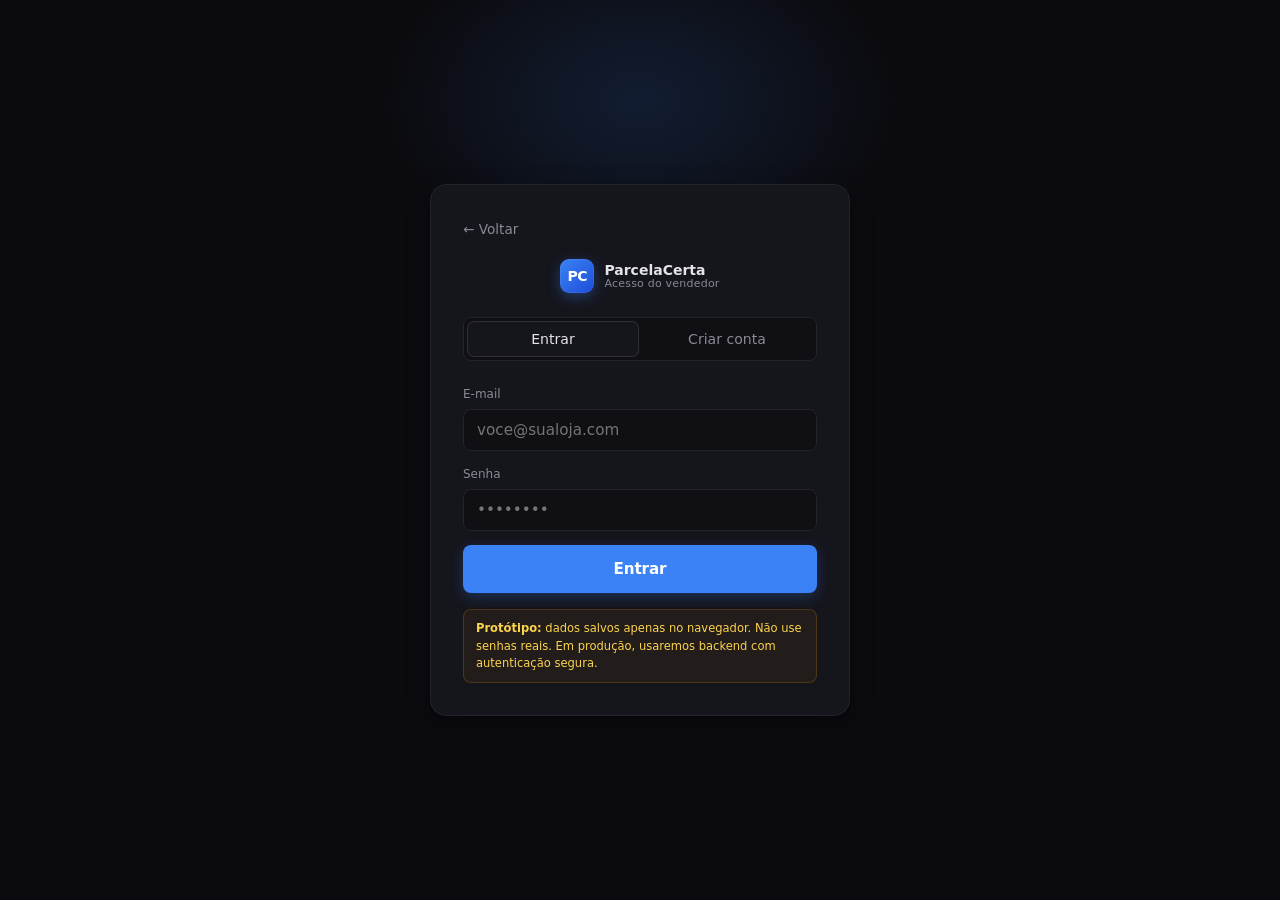
==== commit f8ed9389: "Landing page ParcelaCerta + renomear nurturing/lost para morno/perdido Co-Authored-By: Claude Opus 4" ====
--- a/app.html
+++ b/app.html
@@ -199,8 +199,8 @@
       white-space: nowrap;
     }
     .status-quente { background: rgba(16,185,129,0.15); color: var(--success); }
-    .status-nurturing { background: rgba(245,158,11,0.15); color: var(--warning); }
-    .status-lost { background: rgba(239,68,68,0.15); color: var(--danger); }
+    .status-morno { background: rgba(245,158,11,0.15); color: var(--warning); }
+    .status-perdido { background: rgba(239,68,68,0.15); color: var(--danger); }
     .status-pending { background: rgba(138,138,150,0.15); color: var(--text-muted); }
 
     .history-empty {
@@ -470,11 +470,11 @@
             <button class="btn btn-success" data-status="quente" onclick="registrarStatus('quente')">
               <span class="emoji">✅</span> Cliente topou — avançar no funil
             </button>
-            <button class="btn btn-warning" data-status="nurturing" onclick="registrarStatus('nurturing')">
-              <span class="emoji">⏸️</span> Não é o momento — nurturing
+            <button class="btn btn-warning" data-status="morno" onclick="registrarStatus('morno')">
+              <span class="emoji">⏸️</span> Não é o momento — morno
             </button>
-            <button class="btn btn-danger" data-status="lost" onclick="registrarStatus('lost')">
-              <span class="emoji">❌</span> Não topou — marcar como lost
+            <button class="btn btn-danger" data-status="perdido" onclick="registrarStatus('perdido')">
+              <span class="emoji">❌</span> Não topou — marcar como perdido
             </button>
           </div>
 
@@ -501,8 +501,8 @@
           <button class="filter-chip active" data-filter="all">Todas</button>
           <button class="filter-chip" data-filter="pending">Sem resposta</button>
           <button class="filter-chip" data-filter="quente">Quentes</button>
-          <button class="filter-chip" data-filter="nurturing">Nurturing</button>
-          <button class="filter-chip" data-filter="lost">Lost</button>
+          <button class="filter-chip" data-filter="morno">Morno</button>
+          <button class="filter-chip" data-filter="perdido">Perdido</button>
         </div>
         <div id="historyList" class="history-list"></div>
       </div>
@@ -650,8 +650,8 @@
         <select id="editStatus">
           <option value="pending">Sem resposta</option>
           <option value="quente">Quente — avançar no funil</option>
-          <option value="nurturing">Nurturing — não é o momento</option>
-          <option value="lost">Lost — não topou</option>
+          <option value="morno">Morno — não é o momento</option>
+          <option value="perdido">Perdido — não topou</option>
         </select>
       </div>
 
@@ -847,8 +847,8 @@
       const msgs = {
         pending: 'Seleção removida',
         quente: 'Lead marcado como quente',
-        nurturing: 'Lead em nurturing',
-        lost: 'Lead marcado como lost'
+        morno: 'Lead marcado como morno',
+        perdido: 'Lead marcado como perdido'
       };
       showToast(msgs[novoStatus]);
       atualizarFunnelUI();
@@ -871,8 +871,8 @@
         return;
       }
 
-      const statusLabel = { pending: 'Sem resposta', quente: 'Quente', nurturing: 'Nurturing', lost: 'Lost' };
-      const statusClass = { pending: 'status-pending', quente: 'status-quente', nurturing: 'status-nurturing', lost: 'status-lost' };
+      const statusLabel = { pending: 'Sem resposta', quente: 'Quente', morno: 'Morno', perdido: 'Perdido' };
+      const statusClass = { pending: 'status-pending', quente: 'status-quente', morno: 'status-morno', perdido: 'status-perdido' };
 
       list.innerHTML = h.map(s => {
         const nome = s.leadNome || 'Cliente sem nome';
--- a/styles.css
+++ b/styles.css
@@ -326,24 +326,3 @@
 .mb-2 { margin-bottom: 8px; }
 .mb-3 { margin-bottom: 16px; }
 .mb-4 { margin-bottom: 24px; }
-body {
-  background-color: black;
-  color: white;
-  font-family: Arial, sans-serif;
-  padding: 40px;
-}
-
-h1 {
-  font-size: 40px;
-  margin-bottom: 20px;
-}
-
-h2 {
-  margin-top: 30px;
-  color: #00ff88;
-}
-
-p {
-  font-size: 18px;
-  color: #ccc;
-}
